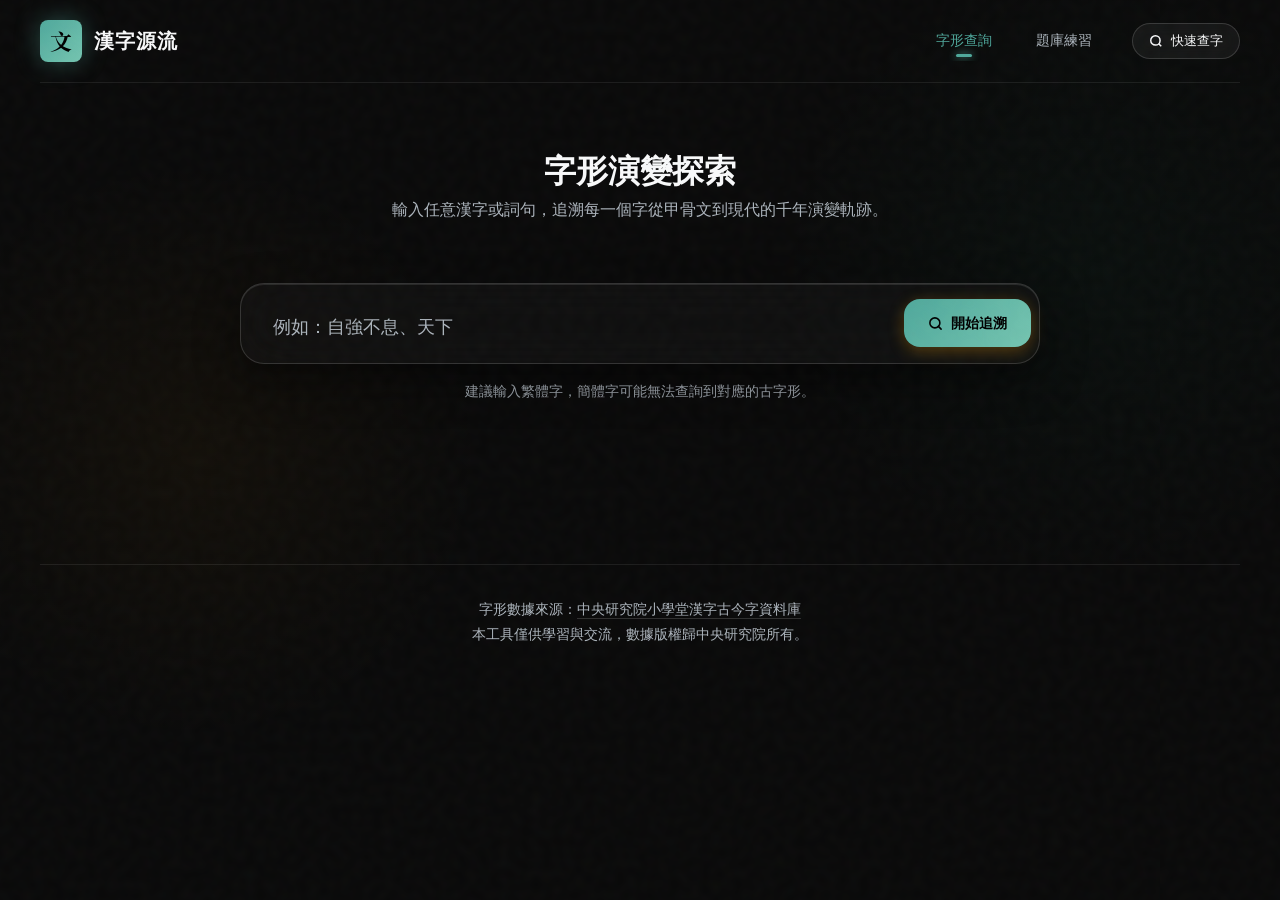
==== index.html @ a99de83a "Feat: Implement Global Quick Search (Proposal 3)" ====
<!DOCTYPE html>
<html lang="zh-TW">
<head>
  <meta charset="UTF-8">
  <meta name="viewport" content="width=device-width, initial-scale=1.0">
  <meta name="view-transition" content="same-origin">
  <title>漢字源流 · 字形演變探索</title>
  <meta name="description" content="輸入任意漢字，追溯其從甲骨文、金文、戰國文字到現代的千年演變軌跡。數據來源：中央研究院小學堂。">
  <link rel="preconnect" href="https://fonts.googleapis.com">
  <link rel="preconnect" href="https://fonts.gstatic.com" crossorigin>
  <link href="https://fonts.googleapis.com/css2?family=Noto+Serif+SC:wght@400;500;600;700&family=Outfit:wght@300;400;500;600;700&family=Inter:wght@300;400;500;600&display=swap" rel="stylesheet">
  <link rel="stylesheet" href="style.css?v=10">
  <link href="https://fonts.googleapis.com/css2?family=Zhi+Mang+Xing&display=swap" rel="stylesheet">
</head>
<body>
  <main class="app">

    <!-- Navbar -->
    <nav class="navbar">
      <a href="index.html" class="navbar-brand">
        <div class="brand-icon">文</div>
        <span class="brand-text">漢字源流</span>
      </a>
      <div class="navbar-nav">
        <a href="index.html" class="nav-link active">字形查詢</a>
        <a href="idioms.html" class="nav-link">題庫練習</a>
        <button id="quickSearchBtn" class="btn-share" title="快速查字 (Cmd+K / Ctrl+K)">
        <svg width="14" height="14" viewBox="0 0 24 24" fill="none" stroke="currentColor" stroke-width="2.5"><circle cx="11" cy="11" r="8"></circle><line x1="21" y1="21" x2="16.65" y2="16.65"></line></svg>
        快速查字
      </button>
      </div>
    </nav>

    <!-- Page Header -->
    <header class="page-header">
      <h1 class="page-title">字形演變探索</h1>
      <p class="page-subtitle">輸入任意漢字或詞句，追溯每一個字從甲骨文到現代的千年演變軌跡。</p>
    </header>

    <!-- Search -->
    <div class="search-box">
      <div class="search-input-row">
        <input type="text" id="searchInput" placeholder="例如：自強不息、天下" autocomplete="off" spellcheck="false" />
        <button id="searchBtn" class="btn btn-primary">
          <svg width="15" height="15" viewBox="0 0 24 24" fill="none" stroke="currentColor" stroke-width="2.5" stroke-linecap="round" stroke-linejoin="round"><circle cx="11" cy="11" r="8"/><line x1="21" y1="21" x2="16.65" y2="16.65"/></svg>
          開始追溯
        </button>
      </div>
      <p class="search-hint">建議輸入繁體字，簡體字可能無法查詢到對應的古字形。</p>
    </div>

    <!-- Ancient Char Preview -->
    <section id="sentencePreview" class="preview-section" style="display:none;">
      <div class="preview-header">
        <div class="preview-header-left">
          <h3>古字形拼寫</h3>
          <span class="subtitle">取每個字最古老的字形</span>
        </div>
      </div>
      <div id="sentenceSequence" class="char-sequence"></div>
    </section>

    <!-- Results -->
    <section id="resultsContainer" class="results-grid"></section>

    <!-- Footer -->
    <footer class="site-footer">
      <p>字形數據來源：<a href="https://xiaoxue.iis.sinica.edu.tw/yanbian" target="_blank" rel="noopener">中央研究院小學堂漢字古今字資料庫</a><br>
      本工具僅供學習與交流，數據版權歸中央研究院所有。</p>
    </footer>
  </main>

  <!-- Card Template -->
  <template id="charTemplate">
    <div class="char-card">
      <div class="card-header">
        <h2 class="card-char"></h2>
        <div class="card-controls">
          <div class="loading-indicator">
            <div class="spinner"></div>
            <span>查詢中…</span>
          </div>
          <div class="error-tag"></div>
          <button class="btn btn-sm expand-btn" style="display:none;">收起演變表</button>
        </div>
      </div>
      <div class="card-content"></div>
    </div>
  </template>

  <!-- Global Quick Search Modal -->
  <div id="quickSearchModal" class="quick-search-overlay" style="display: none;">
    <div class="quick-search-container">
      <div class="quick-search-header">
        <svg width="20" height="20" viewBox="0 0 24 24" fill="none" stroke="currentColor" stroke-width="2"><circle cx="11" cy="11" r="8"></circle><line x1="21" y1="21" x2="16.65" y2="16.65"></line></svg>
        <input type="text" id="quickSearchInput" class="quick-search-input" placeholder="輸入單字快速查詢... (ESC 關閉)" maxlength="1" autocomplete="off">
        <button id="closeQuickSearchBtn" class="close-search-btn" title="關閉">
          <svg width="24" height="24" viewBox="0 0 24 24" fill="none" stroke="currentColor" stroke-width="2"><line x1="18" y1="6" x2="6" y2="18"></line><line x1="6" y1="6" x2="18" y2="18"></line></svg>
        </button>
      </div>
      <div id="quickSearchResults" class="quick-search-results">
        <!-- Results injected here -->
      </div>
    </div>
  </div>

  <script src="script.js"></script>
  <script src="quick-search.js?v=1"></script>
  <script>
    if ('serviceWorker' in navigator) {
      navigator.serviceWorker.getRegistrations().then(function(registrations) {
        for(let registration of registrations) {
          registration.unregister();
        }
      });
    }
  </script>
</body>
</html>
---- style.css ----
/* ══════════════════════════════════════════════════════════
   漢字源流 · Design System v3
   Modern Digital Museum & Glassmorphism
   ══════════════════════════════════════════════════════════ */

@import url('https://fonts.googleapis.com/css2?family=Noto+Serif+SC:wght@400;500;600;700&family=Outfit:wght@300;400;500;600;700&family=Inter:wght@300;400;500;600&display=swap');

/* ── Tokens ─────────────────────────────────────────────── */
:root {
  /* 鼠标全局白圈暗灰底 */
  --custom-cursor: url("data:image/svg+xml,%3Csvg xmlns='http://www.w3.org/2000/svg' width='24' height='24' viewBox='0 0 24 24'%3E%3Ccircle cx='12' cy='12' r='8' fill='rgba(60, 60, 60, 0.6)' stroke='white' stroke-width='2'/%3E%3C/svg%3E") 12 12, auto;
  --custom-cursor-pointer: url("data:image/svg+xml,%3Csvg xmlns='http://www.w3.org/2000/svg' width='24' height='24' viewBox='0 0 24 24'%3E%3Ccircle cx='12' cy='12' r='6' fill='rgba(200, 200, 200, 0.8)' stroke='white' stroke-width='2'/%3E%3C/svg%3E") 12 12, pointer;
  
  --bg:            #0A0A0A;
  --surface:       rgba(255, 255, 255, 0.03);
  --surface-2:     rgba(255, 255, 255, 0.06);
  --surface-3:     rgba(255, 255, 255, 0.1);
  --bg-primary: #0A0A0A;
  --bg-secondary: rgba(20, 20, 20, 0.6);
  --bg-glass: rgba(255, 255, 255, 0.03);
  --bg-glass-hover: rgba(255, 255, 255, 0.08);
  --border-glass: rgba(255, 255, 255, 0.05);
  --border-focus: rgba(255, 255, 255, 0.15);
  --text-primary: #F8F9FA;
  --text-secondary: #ADB5BD;
  --ink:           #F8F9FA;
  --ink-2:         #E9ECEF;
  --muted:         #ADB5BD;
  --line:          rgba(255, 255, 255, 0.08);
  --line-strong:   rgba(255, 255, 255, 0.15);
  --hover:         rgba(255, 255, 255, 0.05);
  --accent:        #4FA89B; /* 翠玉色 Tranquil Jade */
  --accent-2:      #75C5B1;
  --accent-soft:   rgba(79, 168, 155, 0.15);
  --accent-glow:   rgba(79, 168, 155, 0.4);
  --green:         #10B981;
  --green-soft:    rgba(16, 185, 129, 0.15);
  --red:           #EF4444;
  --red-soft:      rgba(239, 68, 68, 0.15);
  --shadow-xs:     0 2px 8px rgba(0,0,0,0.4);
  --shadow-sm:     0 4px 16px rgba(0,0,0,0.5);
  --shadow-md:     0 12px 32px rgba(0,0,0,0.6);
  --shadow-lg:     0 24px 64px rgba(0,0,0,0.8);
  --shadow-glow:   0 0 24px var(--accent-glow);
  --r-sm:   8px;
  --r-md:   16px;
  --r-lg:   24px;
  --r-xl:   32px;
  --ease:   cubic-bezier(0.16,1,0.3,1);
  --ease-elastic: cubic-bezier(0.34, 1.56, 0.64, 1);
  --font-serif: 'Noto Serif SC', 'Songti SC', 'SimSun', serif;
  --font-sans:  'Outfit', 'Inter', system-ui, -apple-system, sans-serif;
  color-scheme: dark;
}

/* ── Reset ─────────────────────────────────────────────── */
*,*::before,*::after{box-sizing:border-box;margin:0;padding:0}
html{-webkit-text-size-adjust:100%;scroll-behavior:smooth}
body{
  font-family:var(--font-sans);
  background:var(--bg);
  background-image: 
    radial-gradient(circle at 15% 50%, rgba(245, 158, 11, 0.04), transparent 25%),
    radial-gradient(circle at 85% 30%, rgba(16, 185, 129, 0.03), transparent 25%);
  background-attachment: fixed;
  color:var(--ink);
  min-height:100vh;
  line-height:1.7;
  -webkit-font-smoothing:antialiased;
  -moz-osx-font-smoothing: grayscale;
  cursor: var(--custom-cursor);
}

/* 博物館沉浸感：石刻紙張噪點材質 (Noise Texture) */
body::before {
  content: "";
  position: fixed;
  inset: -50%;
  z-index: 9999;
  pointer-events: none;
  /* Reduced numOctaves from 3 to 1 for massive performance boost */
  background-image: url("data:image/svg+xml,%3Csvg viewBox='0 0 200 200' xmlns='http://www.w3.org/2000/svg'%3E%3Cfilter id='noiseFilter'%3E%3CfeTurbulence type='fractalNoise' baseFrequency='0.85' numOctaves='1' stitchTiles='stitch'/%3E%3C/filter%3E%3Crect width='100%25' height='100%25' filter='url(%23noiseFilter)'/%3E%3C/svg%3E");
  opacity: 0.03;
  /* Hardware acceleration to prevent scroll jank */
  will-change: transform;
  transform: translateZ(0);
}

a, button, .interactive {
  cursor: var(--custom-cursor-pointer) !important;
}

/* ── Layout ─────────────────────────────────────────────── */
.app{
  width:min(1200px,calc(100vw - 40px));
  margin:0 auto;
  padding:0 0 100px;
}

/* ── Navbar ─────────────────────────────────────────────── */
.navbar{
  display:flex;
  align-items:center;
  justify-content:space-between;
  padding:20px 0;
  margin-bottom:60px;
  border-bottom:1px solid var(--line);
  position: relative;
  z-index: 100;
}
.navbar-brand{
  display:flex;align-items:center;gap:12px;text-decoration:none;
  transition: transform 0.3s var(--ease-elastic);
}
.navbar-brand:hover {
  transform: scale(1.05);
}
.brand-icon{
  width:42px;height:42px;
  background:linear-gradient(135deg,var(--accent) 0%,var(--accent-2) 100%);
  border-radius:var(--r-sm);
  display:flex;align-items:center;justify-content:center;
  font-family: var(--font-serif);
  font-size:22px;color:#000;font-weight:700;
  box-shadow:var(--shadow-glow);
  flex-shrink:0;
}
.brand-text{
  font-size:20px;font-weight:600;color:var(--ink);
  letter-spacing:1px;
}
.navbar-nav{display:flex;gap:12px;align-items:center;}
.nav-link{
  font-size:14px;font-weight:500;
  color:var(--muted);text-decoration:none;
  padding:8px 16px;border-radius:20px;
  transition:all 0.3s var(--ease);
  position: relative;
  overflow: hidden;
}
.nav-link::before {
  content: '';
  position: absolute; inset: 0;
  background: var(--surface-3);
  border-radius: 20px;
  opacity: 0;
  transition: opacity 0.3s var(--ease);
  z-index: -1;
}
.nav-link:hover{color:var(--ink);}
.nav-link:hover::before{opacity: 1;}
.nav-link.active{
  color:var(--accent);
}
.nav-link.active::after {
  content: '';
  position: absolute; bottom: 4px; left: 50%; transform: translateX(-50%);
  width: 16px; height: 3px; border-radius: 2px;
  background: var(--accent);
  box-shadow: 0 0 8px var(--accent);
}
.btn-share {
  height: 36px;
  padding: 0 16px;
  font-size: 13px;
  border-radius: 20px;
  margin-left: 12px;
  background: rgba(255,255,255,0.05);
  backdrop-filter: blur(8px);
  -webkit-backdrop-filter: blur(8px);
  border: 1px solid var(--line-strong);
  color: var(--ink);
  cursor: pointer;
  display: inline-flex;
  align-items: center;
  gap: 8px;
  transition: all 0.3s var(--ease);
  font-weight: 500;
}
.btn-share:hover {
  background: rgba(255,255,255,0.1);
  border-color: var(--ink);
  transform: translateY(-2px);
  box-shadow: var(--shadow-sm);
}
.btn-share:active {
  transform: translateY(0);
}
.btn-share.success {
  border-color: var(--green) !important;
  color: var(--green) !important;
  background: var(--green-soft) !important;
  box-shadow: 0 0 16px rgba(16,185,129,0.3);
}

/* ── Page Header & Museum Effect ─────────────────────────────────────────── */
.page-header{margin-bottom:60px; text-align: center; animation: fadeDown 0.8s var(--ease) both; position: relative; z-index: 2;}

.museum-title {
  position: relative;
  display: flex;
  justify-content: center;
  align-items: center;
  flex-wrap: wrap;
  gap: 15px;
  padding: 40px 0;
  margin-bottom: 16px;
}

/* 聚光灯效果 (Museum spotlight) */
.museum-title::before {
  content: "";
  position: absolute;
  top: -60px;
  left: 50%;
  transform: translateX(-50%);
  width: 150%;
  height: 250px;
  background: radial-gradient(ellipse at top center, rgba(230, 205, 160, 0.12) 0%, rgba(230, 205, 160, 0) 65%);
  pointer-events: none;
  z-index: 0;
}

/* 底部反光 (Floor reflection) */
.museum-title::after {
  content: "";
  position: absolute;
  bottom: -10px;
  left: 50%;
  transform: translateX(-50%);
  width: 70%;
  height: 25px;
  background: radial-gradient(ellipse at center, rgba(160, 130, 80, 0.15) 0%, transparent 70%);
  pointer-events: none;
  z-index: 0;
}

@keyframes floatBreathe {
  0%, 100% { transform: translateY(0); }
  50% { transform: translateY(-8px); }
}

.ancient-chars {
  display: flex;
  gap: 8px;
  z-index: 1;
  animation: floatBreathe 4s ease-in-out infinite;
}

/* 烫金质感甲骨文与现代文字容器 */
.char-container {
  position: relative;
  width: clamp(50px, 10vw, 75px);
  height: clamp(50px, 10vw, 75px);
  display: flex;
  justify-content: center;
  align-items: center;
}

.char-bone {
  position: absolute;
  inset: 0;
  background: linear-gradient(135deg, #7A5C22 0%, #D4AF37 35%, #F4E3A6 50%, #B8860B 65%, #664916 100%);
  -webkit-mask-image: var(--bg-image);
  -webkit-mask-size: contain;
  -webkit-mask-repeat: no-repeat;
  -webkit-mask-position: center;
  mask-image: var(--bg-image);
  mask-size: contain;
  mask-repeat: no-repeat;
  mask-position: center;
  filter: drop-shadow(0 6px 12px rgba(0,0,0,0.85)) drop-shadow(0 0 10px rgba(212, 175, 55, 0.15));
  transition: opacity 0.3s ease, transform 0.4s cubic-bezier(0.175, 0.885, 0.32, 1.275), filter 0.4s ease;
  opacity: 1;
}

.char-modern {
  position: absolute;
  font-family: 'Kaiti TC', 'BiauKai', 'DFKai-SB', 'KaiTi', 'STKaiti', 'Noto Serif SC', serif;
  font-size: clamp(40px, 9vw, 65px);
  color: #D4AF37;
  background: linear-gradient(135deg, #7A5C22 0%, #D4AF37 35%, #F4E3A6 50%, #B8860B 65%, #664916 100%);
  -webkit-background-clip: text;
  -webkit-text-fill-color: transparent;
  filter: drop-shadow(0 4px 8px rgba(0,0,0,0.8));
  opacity: 0;
  transform: scale(0.8);
  transition: opacity 0.3s ease, transform 0.3s cubic-bezier(0.175, 0.885, 0.32, 1.275);
  pointer-events: none; /* Let hover trigger on container */
}

/* Hover effect on the bone (if not revealed) */
.char-container:hover .char-bone {
  transform: scale(1.15) translateY(-5px);
  filter: drop-shadow(0 12px 18px rgba(0,0,0,0.95)) drop-shadow(0 0 20px rgba(212, 175, 55, 0.4));
}

/* Revealed state triggered by JS proximity */
.char-container.revealed .char-bone {
  opacity: 0;
  transform: scale(1.2);
}

.char-container.revealed .char-modern {
  opacity: 1;
  transform: scale(1);
}

.page-subtitle{
  font-size: 16px;
  color: var(--muted);
  max-width: 600px;
  line-height: 1.6;
  margin: 0 auto;
  text-wrap: balance;
}

/* ── Buttons ─────────────────────────────────────────────── */
.btn{
  font-family:var(--font-sans);font-size:14px;font-weight:600;
  height:48px;padding:0 24px;border-radius:var(--r-md);
  border:1px solid var(--line-strong);
  background:var(--surface-2);color:var(--ink);
  cursor:pointer;
  display:inline-flex;align-items:center;justify-content:center;gap:8px;
  transition:all 0.3s var(--ease-elastic);
  backdrop-filter: blur(12px);
  -webkit-backdrop-filter: blur(12px);
  text-decoration:none;white-space:nowrap;
}
.btn:hover{
  border-color:var(--ink);
  background: var(--surface-3);
  transform:translateY(-3px);
  box-shadow:var(--shadow-sm);
}
.btn:active{transform:translateY(-1px);}
.btn-primary{
  background:linear-gradient(135deg, var(--accent), var(--accent-2));
  color:#000;border:none;
  box-shadow: 0 4px 16px rgba(245, 158, 11, 0.3);
}
.btn-primary:hover{
  background:linear-gradient(135deg, var(--accent-2), #FDE68A);
  color:#000;
  box-shadow: 0 8px 24px rgba(245, 158, 11, 0.5);
}
.btn-accent{
  background:rgba(245,158,11,0.15);
  color:var(--accent);
  border: 1px solid rgba(245,158,11,0.3);
}
.btn-accent:hover{
  background:rgba(245,158,11,0.25);
  border-color: var(--accent);
  color:var(--accent-2);
  box-shadow: 0 0 16px rgba(245, 158, 11, 0.2);
}
.btn-sm{height:36px;padding:0 16px;font-size:13px;border-radius:var(--r-sm);}
.btn-ghost{background:transparent;border-color:transparent;box-shadow:none;color:var(--muted);}
.btn-ghost:hover{background:var(--surface-2);color:var(--ink); transform:none;}

/* ── Hero Search ────────────────────────────────────────── */
.search-box{
  margin: 0 auto 60px;
  max-width: 800px;
  transition: all 0.5s var(--ease);
  position: relative;
  z-index: 10;
  animation: scaleUp 0.8s var(--ease) both 0.2s;
}
.search-input-row{
  position: relative;
  display:flex;
  align-items: center;
  border-radius:var(--r-lg);
  background: rgba(20, 20, 20, 0.6);
  backdrop-filter: blur(24px);
  -webkit-backdrop-filter: blur(24px);
  border: 1px solid var(--line-strong);
  box-shadow: 0 16px 40px rgba(0,0,0,0.5), inset 0 1px 0 rgba(255,255,255,0.1);
  padding: 8px;
  transition: all 0.3s var(--ease);
}
.search-input-row:focus-within {
  border-color: var(--accent);
  box-shadow: 0 0 0 1px var(--accent), 0 20px 48px rgba(0,0,0,0.6), 0 0 32px var(--accent-glow);
  transform: translateY(-2px);
}
#searchInput{
  flex:1;
  font-family:var(--font-serif);
  font-size:22px;
  padding:16px 24px;
  background: transparent;
  border: none;
  color:var(--ink);
  outline:none;
}
#searchInput::placeholder{color:var(--muted); font-family: var(--font-sans); font-weight: 300; font-size: 18px;}
.search-hint{
  font-size:14px;color:var(--muted);
  margin-top:16px;text-align: center;
  opacity: 0.8;
}

/* ── Tier Tabs ──────────────────────────────────────────── */
.tier-tabs{
  display:flex;gap:12px;flex-wrap:wrap;
  margin-bottom:32px;
  background: rgba(0,0,0,0.3);
  padding: 8px;
  border-radius: 100px;
  border: 1px solid var(--line);
  backdrop-filter: blur(12px);
  -webkit-backdrop-filter: blur(12px);
  width: max-content;
  max-width: 100%;
}
.tier-tab{
  font-family:var(--font-sans);font-size:14px;font-weight:500;
  padding:10px 20px;
  border-radius:100px;
  border:none;
  background:transparent;
  color:var(--muted);
  cursor:pointer;
  transition:all 0.3s var(--ease);
  display:flex;align-items:center;gap:8px;
  position: relative;
}
.tier-tab:hover{color:var(--ink); background: var(--surface-2);}
.tier-tab.active{
  background:var(--ink);color:#000;
  box-shadow: 0 4px 12px rgba(255,255,255,0.1);
}
.tier-tab .tier-count{
  font-size:12px;opacity:0.7;
  background: rgba(255,255,255,0.1);
  padding: 2px 8px;
  border-radius: 10px;
}
.tier-tab.active .tier-count {
  background: rgba(0,0,0,0.15);
  color: #000;
}

/* ── Controls Row ───────────────────────────────────────── */
.controls-row{
  display:flex;
  justify-content:space-between;
  align-items:center;
  margin-bottom:24px;
  flex-wrap:wrap;gap:16px;
  background: var(--surface);
  padding: 16px 24px;
  border-radius: var(--r-md);
  border: 1px solid var(--line);
  backdrop-filter: blur(12px);
  -webkit-backdrop-filter: blur(12px);
}
.controls-left{display:flex;align-items:center;gap:12px;}
.section-label{font-size:18px;font-weight:600;color:var(--ink);}
.batch-tag{
  font-size:13px;color:var(--accent);
  background:var(--accent-soft);
  padding:4px 12px;border-radius:12px;
  border: 1px solid rgba(245,158,11,0.2);
}
.controls-right{display:flex;gap:12px;align-items:center;}

/* ── Mode Switch (iOS Style Toggle) ─────────────────────── */
.mode-switch{
  display:flex;
  background:rgba(0,0,0,0.5);
  border:1px solid var(--line-strong);
  border-radius:100px;
  padding:4px;
  position: relative;
}
.mode-btn{
  font-size:14px;font-weight:600;
  padding:0 20px;height:36px;
  border-radius:100px;border:none;
  background:transparent;color:var(--muted);
  cursor:pointer;
  transition:all 0.4s var(--ease);
  display:flex;align-items:center;gap:6px;
  position: relative;
  z-index: 2;
}
.mode-btn:hover{color:var(--ink);}
.mode-btn.active{color:#000;}

/* Active toggle background trick */
.mode-switch::before {
  content: '';
  position: absolute;
  top: 4px; bottom: 4px; width: calc(50% - 4px);
  background: var(--ink);
  border-radius: 100px;
  transition: transform 0.4s var(--ease-elastic);
  z-index: 1;
}
.mode-switch:has(#testModeBtn.active)::before {
  transform: translateX(100%);
}

/* Fallback for browsers that don't support :has() */
.mode-switch-active-left::before { transform: translateX(0); }
.mode-switch-active-right::before { transform: translateX(100%); }

/* ── Idiom Grid ─────────────────────────────────────────── */
.idiom-grid{
  display:flex;flex-wrap:wrap;gap:12px;
  margin-bottom:48px;
}
.idiom-btn{
  font-family:var(--font-serif);
  font-size:18px;font-weight:600;
  padding:14px 24px;
  border-radius:var(--r-md);
  border:1px solid var(--line-strong);
  background:rgba(20,20,20,0.6);
  backdrop-filter: blur(12px);
  -webkit-backdrop-filter: blur(12px);
  color:var(--ink-2);
  cursor:pointer;
  transition:all 0.3s var(--ease-elastic);
  box-shadow:var(--shadow-xs);
  letter-spacing:0.1em;
  position:relative;overflow:hidden;
}
.idiom-btn::before{
  content:'';position:absolute;inset:0;
  background:radial-gradient(circle at center, var(--accent-soft), transparent 70%);
  opacity:0;transition:opacity 0.4s var(--ease);
}
.idiom-btn:hover{
  border-color:var(--accent);
  transform:translateY(-4px) scale(1.02);
  box-shadow: 0 12px 24px rgba(0,0,0,0.4), 0 0 16px rgba(245,158,11,0.2);
  color:#FFF;
}
.idiom-btn:hover::before{opacity:1;}
.idiom-btn.active{
  background:linear-gradient(135deg, rgba(245,158,11,0.2), rgba(245,158,11,0.05));
  color:#FFF;
  border-color:var(--accent);
  box-shadow: 0 0 24px rgba(245,158,11,0.3);
  transform:translateY(-2px);
}
.idiom-btn.active::after {
  content: ''; position: absolute; bottom: 0; left: 0; right: 0; height: 3px; background: var(--accent);
}

/* ── Preview Section ────────────────────────────────────── */
.preview-section{
  background:linear-gradient(180deg, rgba(30,30,30,0.8) 0%, rgba(15,15,15,0.9) 100%);
  border:1px solid var(--line-strong);
  border-radius:var(--r-xl);
  padding:40px;
  margin:0 0 48px;
  box-shadow:var(--shadow-lg), inset 0 1px 0 rgba(255,255,255,0.1);
  backdrop-filter: blur(24px);
  -webkit-backdrop-filter: blur(24px);
  animation:fadeUp 0.6s var(--ease) both;
  position:relative;
  overflow:hidden;
}
.preview-section::before{
  content:'';
  position:absolute;top:0;left:0;right:0;height:4px;
  background:linear-gradient(90deg, transparent, var(--accent), var(--accent-2), transparent);
  opacity: 0.8;
}
.preview-header{
  display:flex;justify-content:space-between;align-items:flex-start;
  margin-bottom:36px;padding-bottom:24px;
  border-bottom:1px solid var(--line);
  gap:24px;flex-wrap:wrap;
}
.preview-header-left h3{
  font-size:22px;font-weight:600;color:#FFF;margin-bottom:8px;
  letter-spacing: 1px;
}
.preview-subtitle{
  font-size:14px;color:var(--muted);
}

/* ── Character Sequence ──────────────────────────────────── */
.char-sequence{
  display:flex;gap:36px;flex-wrap:wrap;align-items:flex-end;
  justify-content:center;
}
.seq-char{
  display:flex;flex-direction:column;align-items:center;
  gap:16px;min-width:80px;
  animation:charScaleUp 0.6s var(--ease-elastic) both;
}
.seq-char:nth-child(2) { animation-delay: 0.1s; }
.seq-char:nth-child(3) { animation-delay: 0.2s; }
.seq-char:nth-child(4) { animation-delay: 0.3s; }

.seq-char .ancient-img{
  height:96px;width:auto;max-width:96px;
  object-fit:contain;
  filter:drop-shadow(0 4px 12px rgba(245, 158, 11, 0.4)) invert(1) hue-rotate(180deg) brightness(1.2);
  transition:all 0.4s var(--ease-elastic);
  image-rendering:-webkit-optimize-contrast;
  image-rendering:crisp-edges;
}
.seq-char:hover .ancient-img{
  transform:scale(1.15) translateY(-8px);
  filter:drop-shadow(0 8px 24px rgba(245, 158, 11, 0.6)) invert(1) hue-rotate(180deg) brightness(1.5);
}
.seq-char .ancient-img-placeholder{
  height:96px;width:96px;
  display:flex;align-items:center;justify-content:center;
  border-radius:var(--r-md);
  background:var(--surface-2);
  border: 1px dashed var(--line-strong);
}
.seq-char .ancient-source{
  font-size:11px;color:var(--accent);
  text-align:center;max-width:90px;line-height:1.4;
  background:var(--accent-soft);padding:4px 10px;border-radius:12px;
  border: 1px solid rgba(245,158,11,0.2);
  letter-spacing: 0.5px;
}
.seq-char .modern-char{
  font-family: var(--font-serif);
  font-size:32px;font-weight:700;color:#FFF;
  border-top:1px solid var(--line-strong);
  padding-top:16px;width:100%;text-align:center;
  min-width:48px;
  transition:all 0.3s;
  text-shadow: 0 2px 8px rgba(0,0,0,0.5);
}

/* ── Reveal ──────────────────────────────────────────────── */
.reveal-wrap{text-align:center;margin-top:40px;}
.reveal-btn{display:none;}
.blur-text{
  filter:blur(16px) opacity(0.3);
  pointer-events:none;user-select:none;
  transition:all 0.8s var(--ease);
}

/* ── Results Grid ───────────────────────────────────────── */
.results-grid{
  display:grid;grid-template-columns:1fr;gap:24px;
}
@media(min-width:840px){
  .results-grid{
    grid-template-columns:repeat(auto-fit,minmax(480px,1fr));
    align-items:start;
  }
}

/* ── Char Card ──────────────────────────────────────────── */
.char-card{
  background:rgba(20,20,20,0.7);
  border:1px solid var(--line-strong);
  border-radius:var(--r-xl);
  padding:32px;
  box-shadow:var(--shadow-md);
  backdrop-filter: blur(16px);
  -webkit-backdrop-filter: blur(16px);
  animation:fadeUp 0.6s var(--ease) both;
  transition:all 0.4s var(--ease);
  position: relative;
  overflow: hidden;
}
.char-card::before {
  content: ''; position: absolute; inset: 0; pointer-events: none;
  background: linear-gradient(135deg, rgba(255,255,255,0.05), transparent 50%);
  border-radius: var(--r-xl);
}
.char-card:hover{
  box-shadow:var(--shadow-lg), 0 0 32px rgba(255,255,255,0.03);
  border-color:rgba(255,255,255,0.3);
  transform: translateY(-2px);
}
.card-header{
  display:flex;align-items:center;justify-content:space-between;
  margin-bottom:24px;padding-bottom:16px;
  border-bottom:1px solid var(--line);gap:16px;
}
.card-char{
  font-family: var(--font-serif);
  font-size:56px;font-weight:700;color:#FFF;
  line-height:1;letter-spacing:-0.02em;
  text-shadow: 0 4px 16px rgba(0,0,0,0.5);
}
.card-controls{display:flex;align-items:center;gap:12px;flex-shrink:0;}
.card-content{overflow-x:auto;border-radius:var(--r-md); padding-bottom: 8px;}
.card-content::-webkit-scrollbar{height:6px;}
.card-content::-webkit-scrollbar-track{background:rgba(0,0,0,0.3);border-radius:3px;}
.card-content::-webkit-scrollbar-thumb{background:var(--line-strong);border-radius:3px;}
.card-content::-webkit-scrollbar-thumb:hover{background:var(--muted);}

/* ── Evolution Table ─────────────────────────────────────── */
#yanbian_result{
  width:100%;border-collapse:separate;
  border-spacing:8px;min-width:max-content;
}
#yanbian_result td{
  padding:16px;text-align:center;vertical-align:top;
  border-radius:var(--r-md);font-size:14px;
  color:var(--ink-2);line-height:1.6;
}
.VariantListA,.VariantListB{
  background:rgba(0,0,0,0.4);
  border:1px solid var(--line) !important;
  transition:all 0.3s var(--ease-elastic);
  position: relative;
}
.VariantListA:hover,.VariantListB:hover{
  border-color:var(--accent) !important;
  transform:translateY(-4px);
  box-shadow: 0 8px 24px rgba(0,0,0,0.5), inset 0 0 0 1px rgba(245,158,11,0.2);
  background:rgba(245,158,11,0.05);
}
.charValue{
  max-width:64px;height:auto;margin:0 auto 12px;display:block;
  filter:invert(1) hue-rotate(180deg) brightness(1.2) drop-shadow(0 2px 8px rgba(0,0,0,0.5));
  transition: transform 0.3s;
  image-rendering:-webkit-optimize-contrast;
  image-rendering:crisp-edges;
}
.VariantListA:hover .charValue, .VariantListB:hover .charValue {
  transform: scale(1.1);
  filter:invert(1) hue-rotate(180deg) brightness(1.5) drop-shadow(0 4px 12px rgba(245,158,11,0.4));
}
.Information,.RemindMessage,.ZiList,#StartOrder,
#yanbian_result tr:has(td[colspan="10"]),
#yanbian_result td[colspan="10"]{display:none !important;}
#yanbian_result br{display:block;margin-top:6px;}
#yanbian_result td:empty{display:none;}

/* ── Loading & Error ─────────────────────────────────────── */
.loading-indicator{
  display:flex;align-items:center;gap:10px;
  font-size:14px;color:var(--accent);
}
.spinner{
  width:16px;height:16px;
  border:2px solid rgba(245,158,11,0.2);
  border-top-color:var(--accent);
  border-radius:50%;
  animation:spin 0.8s linear infinite;flex-shrink:0;
}
.spinner-sm{width:14px;height:14px;border-width:2px;}
@keyframes spin{to{transform:rotate(360deg);}}
.error-tag{
  display:none;
  font-size:13px;
  color:var(--red);background:var(--red-soft);
  padding:6px 12px;border-radius:var(--r-sm);
  border:1px solid rgba(239,68,68,0.3);
}

/* ── Notice Banner ──────────────────────────────────────── */
.notice-banner{
  display:flex;align-items:flex-start;gap:12px;
  padding:16px 20px;
  background:linear-gradient(to right, rgba(245,158,11,0.1), rgba(245,158,11,0.05));
  border:1px solid rgba(245,158,11,0.2);
  border-left: 4px solid var(--accent);
  border-radius:var(--r-md);
  margin-bottom:36px;
  font-size:14px;
  color:var(--ink);line-height:1.6;
  animation:fadeUp 0.6s var(--ease) both;
  backdrop-filter: blur(8px);
}
.notice-text{flex:1;}
.notice-close{
  background:none;border:none;font-size:20px;
  color:var(--muted);cursor:pointer;padding:0 4px;
  transition:all 0.2s;flex-shrink:0;
}
.notice-close:hover{color:#FFF; transform:scale(1.1);}

/* ── Footer ─────────────────────────────────────────────── */
.site-footer{
  margin-top:100px;padding:32px 0;
  border-top:1px solid var(--line);
  font-size:14px;
  color:var(--muted);text-align:center;line-height:1.8;
}
.site-footer a{color:var(--muted);text-decoration:none;border-bottom: 1px solid var(--line-strong);transition:all 0.2s;}
.site-footer a:hover{color:#FFF; border-bottom-color: #FFF;}

/* ── Animations ─────────────────────────────────────────── */
@keyframes fadeUp{
  from{opacity:0;transform:translateY(20px);}
  to{opacity:1;transform:translateY(0);}
}
@keyframes fadeDown{
  from{opacity:0;transform:translateY(-20px);}
  to{opacity:1;transform:translateY(0);}
}
@keyframes scaleUp{
  from{opacity:0;transform:scale(0.95);}
  to{opacity:1;transform:scale(1);}
}
@keyframes charScaleUp{
  from{opacity:0;transform:translateY(16px) scale(0.8);}
  to{opacity:1;transform:translateY(0) scale(1);}
}

/* ── Responsive ─────────────────────────────────────────── */
@media(max-width:768px){
  .app{width:calc(100vw - 32px);}
  .navbar{flex-direction:column;align-items:flex-start;gap:20px;margin-bottom:48px; padding-bottom: 24px;}
  .tier-tabs{gap:8px; padding: 6px; border-radius: 20px; width: 100%; justify-content: center;}
  .tier-tab{font-size:13px;padding:8px 14px;}
  .controls-row{flex-direction:column;align-items:stretch;}
  .controls-right{flex-wrap:wrap;}
  .mode-switch{width: 100%;}
  .mode-btn{flex:1;justify-content:center;}
  .preview-section{padding:24px 20px;}
  .preview-header{flex-direction:column; gap:16px;}
  .char-sequence{justify-content:center;gap:24px;}
  .char-card{padding:24px 20px;}
  .search-input-row{flex-direction:column; background: transparent; box-shadow: none; border: none; padding: 0; gap: 12px;}
  .search-input-row:focus-within {box-shadow: none; transform: none;}
  #searchInput{
    border-radius: var(--r-md);
    background: rgba(20,20,20,0.8);
    border: 1px solid var(--line-strong);
    padding: 16px;
    box-shadow: var(--shadow-sm);
  }
  .search-input-row .btn{width:100%; height: 54px; font-size: 16px;}
  .page-title{font-size:28px;}
}

/* ── Global Quick Search Modal ───────────────────────── */
.quick-search-overlay {
  position: fixed;
  inset: 0;
  z-index: 10000;
  background-color: oklch(0% 0 0 / 0.8);
  backdrop-filter: blur(12px) saturate(1.2);
  -webkit-backdrop-filter: blur(12px) saturate(1.2);
  display: flex;
  align-items: flex-start;
  justify-content: center;
  padding-top: 15vh;
  opacity: 0;
  pointer-events: none;
  transition: opacity 0.4s cubic-bezier(0.16, 1, 0.3, 1);
}

.quick-search-overlay.visible {
  opacity: 1;
  pointer-events: auto;
}

.quick-search-container {
  width: 100%;
  max-width: 600px;
  background: oklch(15% 0.01 250 / 0.6);
  border: 1px solid oklch(30% 0.01 250 / 0.5);
  border-radius: 16px;
  box-shadow: 0 24px 48px -12px oklch(0% 0 0 / 0.5);
  display: flex;
  flex-direction: column;
  overflow: hidden;
  transform: translateY(20px) scale(0.98);
  transition: transform 0.5s cubic-bezier(0.16, 1, 0.3, 1);
}

.quick-search-overlay.visible .quick-search-container {
  transform: translateY(0) scale(1);
}

.quick-search-header {
  display: flex;
  align-items: center;
  gap: 16px;
  padding: 20px 24px;
  border-bottom: 1px solid oklch(30% 0.01 250 / 0.5);
  color: oklch(70% 0.02 250);
}

.quick-search-input {
  flex: 1;
  background: transparent;
  border: none;
  color: oklch(95% 0.01 250);
  font-size: 1.5rem;
  font-family: var(--font-display);
  outline: none;
}

.quick-search-input::placeholder {
  color: oklch(50% 0.01 250);
}

.close-search-btn {
  background: transparent;
  border: none;
  color: oklch(60% 0.01 250);
  cursor: pointer;
  padding: 4px;
  border-radius: 8px;
  transition: color 0.2s ease, background 0.2s ease;
  display: flex;
  align-items: center;
  justify-content: center;
}

.close-search-btn:hover {
  color: oklch(95% 0.01 250);
  background: oklch(30% 0.01 250 / 0.5);
}

.quick-search-results {
  max-height: 60vh;
  overflow-y: auto;
  padding: 24px;
  display: flex;
  flex-direction: column;
  gap: 24px;
  scrollbar-width: thin;
  scrollbar-color: oklch(40% 0.01 250) transparent;
}

.quick-search-loading, .quick-search-error {
  display: flex;
  flex-direction: column;
  align-items: center;
  justify-content: center;
  gap: 16px;
  padding: 48px 0;
  color: oklch(60% 0.01 250);
  font-family: var(--font-display);
  font-size: 1.25rem;
}

.spinner {
  animation: rotate 2s linear infinite;
  width: 32px;
  height: 32px;
}
.spinner .path {
  stroke: oklch(70% 0.02 250);
  stroke-linecap: round;
  animation: dash 1.5s ease-in-out infinite;
}
@keyframes rotate { 100% { transform: rotate(360deg); } }
@keyframes dash {
  0% { stroke-dasharray: 1, 150; stroke-dashoffset: 0; }
  50% { stroke-dasharray: 90, 150; stroke-dashoffset: -35; }
  100% { stroke-dasharray: 90, 150; stroke-dashoffset: -124; }
}

.quick-search-results .char-card {
  margin: 0;
  box-shadow: none;
  border: none;
  background: transparent;
}
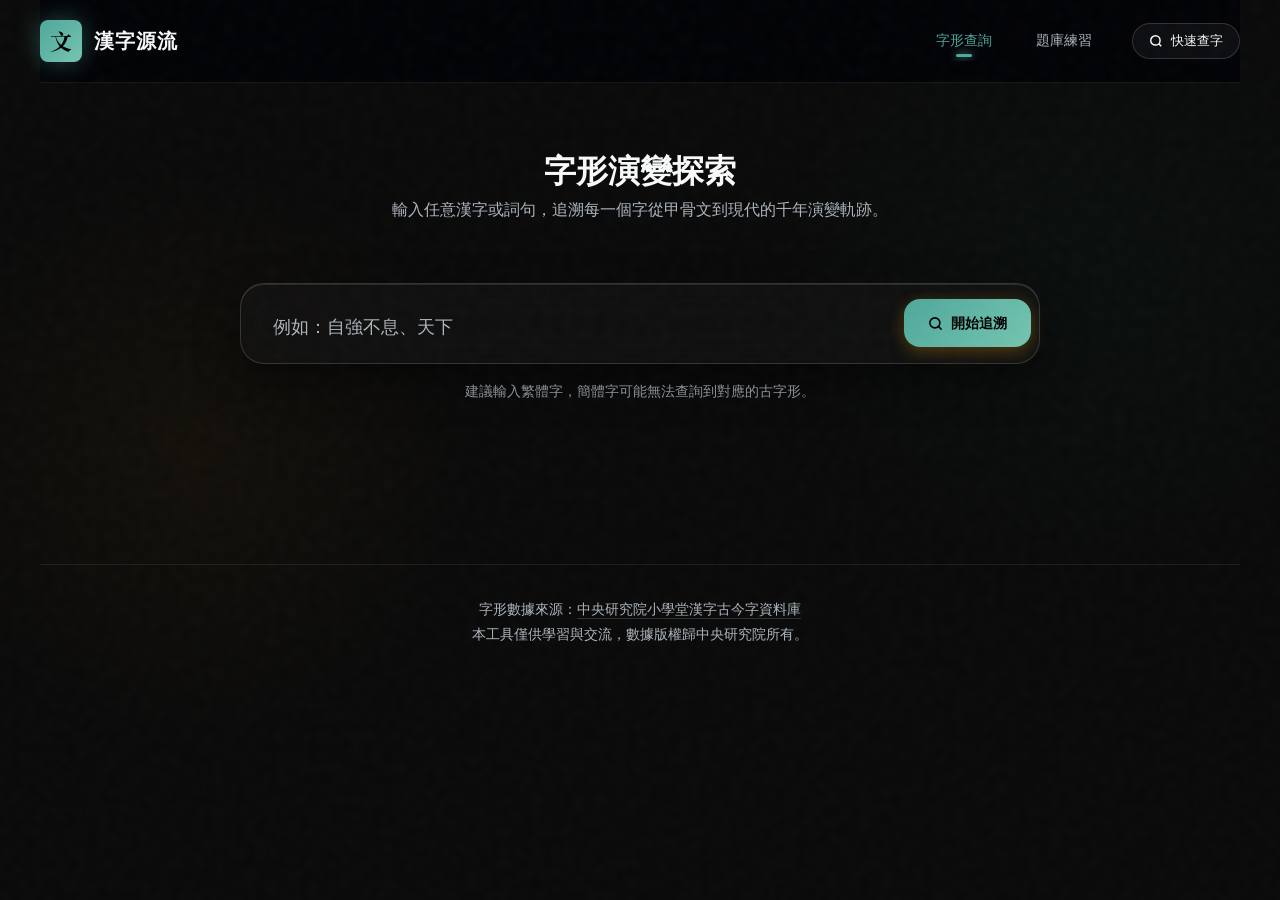
==== commit e77de050: "Perf/Fix: fix race conditions in fetches and defer scripts for faster paint" ====
--- a/index.html
+++ b/index.html
@@ -104,8 +104,8 @@
     </div>
   </div>
 
-  <script src="script.js"></script>
-  <script src="quick-search.js?v=1"></script>
+  <script src="script.js?v=2" defer></script>
+  <script src="quick-search.js?v=2" defer></script>
   <script>
     if ('serviceWorker' in navigator) {
       navigator.serviceWorker.getRegistrations().then(function(registrations) {
--- a/style.css
+++ b/style.css
@@ -105,8 +105,12 @@
   padding:20px 0;
   margin-bottom:60px;
   border-bottom:1px solid var(--line);
-  position: relative;
+  position: sticky;
+  top: 0;
   z-index: 100;
+  background: oklch(10% 0.01 250 / 0.85);
+  backdrop-filter: blur(16px) saturate(1.2);
+  -webkit-backdrop-filter: blur(16px) saturate(1.2);
 }
 .navbar-brand{
   display:flex;align-items:center;gap:12px;text-decoration:none;
@@ -861,7 +865,7 @@
 }
 
 .quick-search-container {
-  width: 100%;
+  width: calc(100% - 32px);
   max-width: 600px;
   background: oklch(15% 0.01 250 / 0.6);
   border: 1px solid oklch(30% 0.01 250 / 0.5);
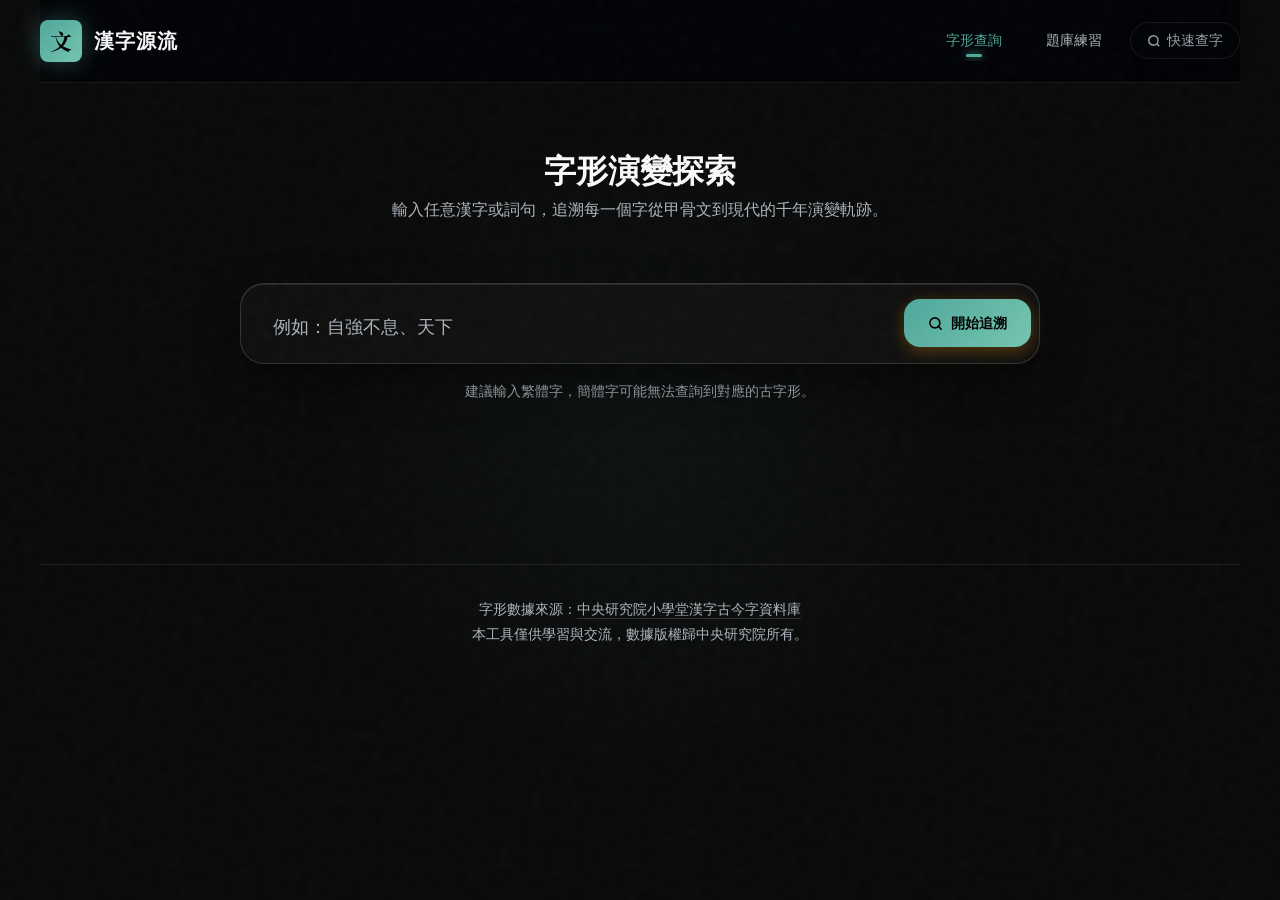
==== commit a8535e46: "Refactor: Deep adversarial review fixes (AbortController in idioms, remove obsolete share logic)" ====
--- a/index.html
+++ b/index.html
@@ -24,7 +24,7 @@
       <div class="navbar-nav">
         <a href="index.html" class="nav-link active">字形查詢</a>
         <a href="idioms.html" class="nav-link">題庫練習</a>
-        <button id="quickSearchBtn" class="btn-share" title="快速查字 (Cmd+K / Ctrl+K)">
+        <button id="quickSearchBtn" class="btn-icon" title="快速查字 (Cmd+K / Ctrl+K)">
         <svg width="14" height="14" viewBox="0 0 24 24" fill="none" stroke="currentColor" stroke-width="2.5"><circle cx="11" cy="11" r="8"></circle><line x1="21" y1="21" x2="16.65" y2="16.65"></line></svg>
         快速查字
       </button>
--- a/style.css
+++ b/style.css
@@ -60,8 +60,7 @@
   font-family:var(--font-sans);
   background:var(--bg);
   background-image: 
-    radial-gradient(circle at 15% 50%, rgba(245, 158, 11, 0.04), transparent 25%),
-    radial-gradient(circle at 85% 30%, rgba(16, 185, 129, 0.03), transparent 25%);
+    radial-gradient(circle 800px at var(--mouse-x, 50%) var(--mouse-y, 50%), rgba(79, 168, 155, 0.05), transparent 40%);
   background-attachment: fixed;
   color:var(--ink);
   min-height:100vh;
@@ -162,39 +161,6 @@
   width: 16px; height: 3px; border-radius: 2px;
   background: var(--accent);
   box-shadow: 0 0 8px var(--accent);
-}
-.btn-share {
-  height: 36px;
-  padding: 0 16px;
-  font-size: 13px;
-  border-radius: 20px;
-  margin-left: 12px;
-  background: rgba(255,255,255,0.05);
-  backdrop-filter: blur(8px);
-  -webkit-backdrop-filter: blur(8px);
-  border: 1px solid var(--line-strong);
-  color: var(--ink);
-  cursor: pointer;
-  display: inline-flex;
-  align-items: center;
-  gap: 8px;
-  transition: all 0.3s var(--ease);
-  font-weight: 500;
-}
-.btn-share:hover {
-  background: rgba(255,255,255,0.1);
-  border-color: var(--ink);
-  transform: translateY(-2px);
-  box-shadow: var(--shadow-sm);
-}
-.btn-share:active {
-  transform: translateY(0);
-}
-.btn-share.success {
-  border-color: var(--green) !important;
-  color: var(--green) !important;
-  background: var(--green-soft) !important;
-  box-shadow: 0 0 16px rgba(16,185,129,0.3);
 }
 
 /* ── Page Header & Museum Effect ─────────────────────────────────────────── */
@@ -676,14 +642,34 @@
   position: relative;
   overflow: hidden;
 }
+
+/* 智慧發光邊框 (Smart Hover Border) */
 .char-card::before {
-  content: ''; position: absolute; inset: 0; pointer-events: none;
-  background: linear-gradient(135deg, rgba(255,255,255,0.05), transparent 50%);
+  content: ''; 
+  position: absolute; 
+  inset: 0; 
+  pointer-events: none;
   border-radius: var(--r-xl);
-}
+  padding: 1px; /* border thickness */
+  background: radial-gradient(
+    circle 250px at var(--x, 50%) var(--y, 50%),
+    rgba(79, 168, 155, 0.8), /* Accent Glow */
+    transparent 40%
+  );
+  -webkit-mask: linear-gradient(#fff 0 0) content-box, linear-gradient(#fff 0 0);
+  -webkit-mask-composite: xor;
+  mask-composite: exclude;
+  opacity: 0;
+  transition: opacity 0.4s var(--ease);
+  z-index: 10;
+}
+
+.char-card:hover::before {
+  opacity: 1;
+}
+
 .char-card:hover{
-  box-shadow:var(--shadow-lg), 0 0 32px rgba(255,255,255,0.03);
-  border-color:rgba(255,255,255,0.3);
+  box-shadow:var(--shadow-lg), 0 0 32px rgba(79, 168, 155, 0.1);
   transform: translateY(-2px);
 }
 .card-header{
@@ -728,14 +714,16 @@
 }
 .charValue{
   max-width:64px;height:auto;margin:0 auto 12px;display:block;
-  filter:invert(1) hue-rotate(180deg) brightness(1.2) drop-shadow(0 2px 8px rgba(0,0,0,0.5));
-  transition: transform 0.3s;
+  /* Engraved stone effect: bronze/jade tint with inner shadow illusion */
+  filter: invert(1) sepia(0.3) hue-rotate(130deg) brightness(1.1) contrast(1.2) drop-shadow(1px 1px 1px rgba(255,255,255,0.1)) drop-shadow(-1px -1px 2px rgba(0,0,0,0.8));
+  transition: transform 0.4s var(--ease-elastic), filter 0.4s;
   image-rendering:-webkit-optimize-contrast;
   image-rendering:crisp-edges;
 }
 .VariantListA:hover .charValue, .VariantListB:hover .charValue {
-  transform: scale(1.1);
-  filter:invert(1) hue-rotate(180deg) brightness(1.5) drop-shadow(0 4px 12px rgba(245,158,11,0.4));
+  transform: scale(1.15);
+  /* Glowing pop-out effect on hover */
+  filter: invert(1) sepia(0.2) hue-rotate(130deg) brightness(1.4) drop-shadow(0 8px 16px rgba(79, 168, 155, 0.4)) drop-shadow(0 2px 4px rgba(0,0,0,0.8));
 }
 .Information,.RemindMessage,.ZiList,#StartOrder,
 #yanbian_result tr:has(td[colspan="10"]),
@@ -813,6 +801,36 @@
 @keyframes charScaleUp{
   from{opacity:0;transform:translateY(16px) scale(0.8);}
   to{opacity:1;transform:translateY(0) scale(1);}
+}
+
+/* ── Base Buttons ───────────────────────────────── */
+.btn-icon {
+  background: transparent;
+  color: oklch(70% 0.02 250);
+  border: 1px solid oklch(30% 0.01 250 / 0.5);
+  border-radius: 20px;
+  padding: 8px 16px;
+  font-size: 14px;
+  font-weight: 500;
+  cursor: pointer;
+  display: inline-flex;
+  align-items: center;
+  gap: 6px;
+  transition: all 0.3s cubic-bezier(0.16, 1, 0.3, 1);
+  text-decoration: none;
+  font-family: var(--font-base);
+  box-shadow: var(--shadow-sm);
+  white-space: nowrap;
+}
+
+.btn-icon:hover {
+  background: oklch(30% 0.01 250 / 0.5);
+  color: oklch(95% 0.01 250);
+  transform: translateY(-1px);
+}
+
+.btn-icon:active {
+  transform: translateY(0);
 }
 
 /* ── Responsive ─────────────────────────────────────────── */
@@ -850,10 +868,9 @@
   background-color: oklch(0% 0 0 / 0.8);
   backdrop-filter: blur(12px) saturate(1.2);
   -webkit-backdrop-filter: blur(12px) saturate(1.2);
-  display: flex;
-  align-items: flex-start;
-  justify-content: center;
-  padding-top: 15vh;
+  display: block; /* Replaced flex with block for robust scrolling */
+  overflow-y: auto; /* Make the entire overlay scrollable */
+  -webkit-overflow-scrolling: touch;
   opacity: 0;
   pointer-events: none;
   transition: opacity 0.4s cubic-bezier(0.16, 1, 0.3, 1);
@@ -867,13 +884,14 @@
 .quick-search-container {
   width: calc(100% - 32px);
   max-width: 600px;
+  margin: 15vh auto 15vh auto; /* Center with margin, allowing scroll */
   background: oklch(15% 0.01 250 / 0.6);
   border: 1px solid oklch(30% 0.01 250 / 0.5);
   border-radius: 16px;
   box-shadow: 0 24px 48px -12px oklch(0% 0 0 / 0.5);
   display: flex;
   flex-direction: column;
-  overflow: hidden;
+  overflow: hidden; /* Clips children to border-radius */
   transform: translateY(20px) scale(0.98);
   transition: transform 0.5s cubic-bezier(0.16, 1, 0.3, 1);
 }
@@ -889,6 +907,7 @@
   padding: 20px 24px;
   border-bottom: 1px solid oklch(30% 0.01 250 / 0.5);
   color: oklch(70% 0.02 250);
+  flex-shrink: 0; /* Prevent header from shrinking */
 }
 
 .quick-search-input {
@@ -924,14 +943,10 @@
 }
 
 .quick-search-results {
-  max-height: 60vh;
-  overflow-y: auto;
   padding: 24px;
   display: flex;
   flex-direction: column;
   gap: 24px;
-  scrollbar-width: thin;
-  scrollbar-color: oklch(40% 0.01 250) transparent;
 }
 
 .quick-search-loading, .quick-search-error {
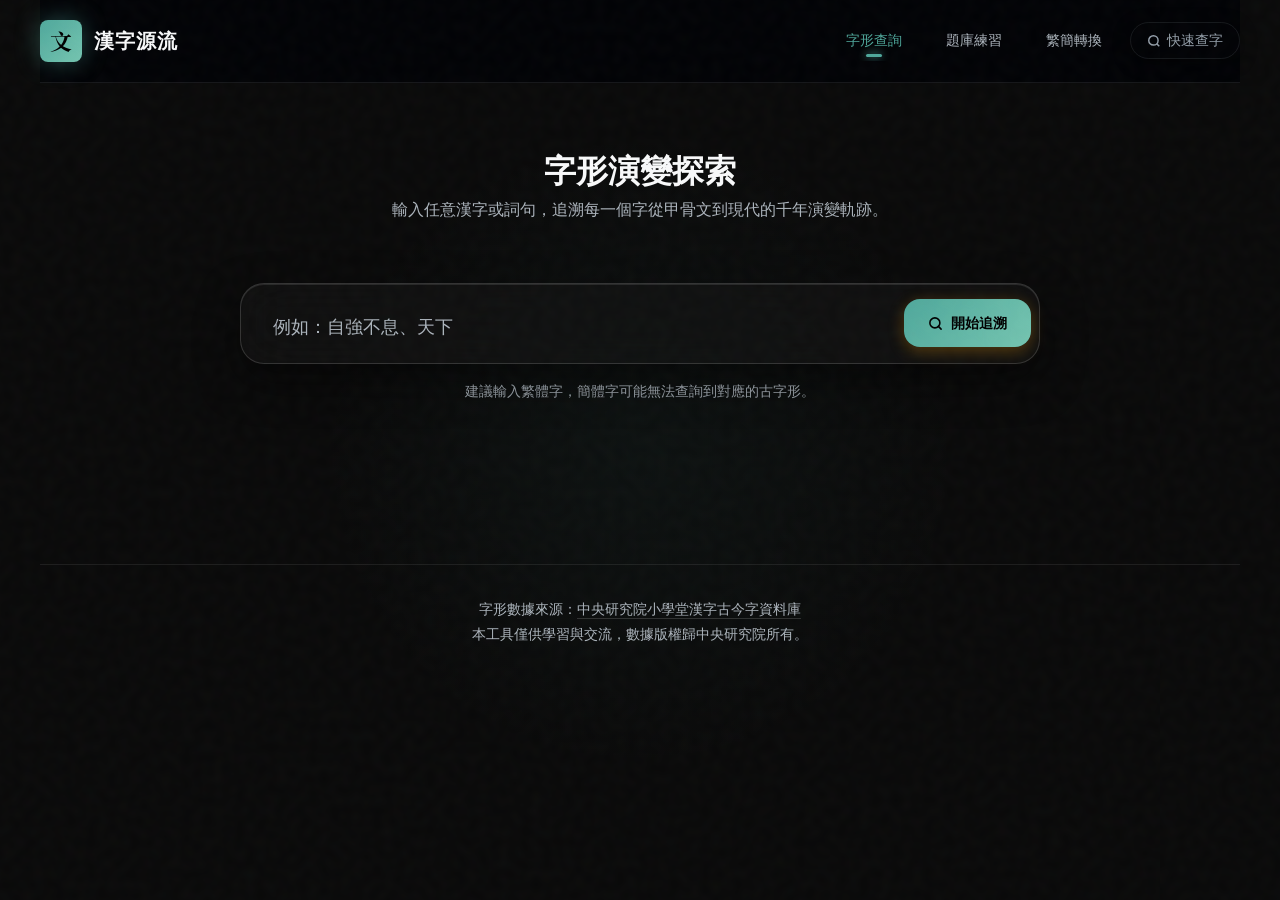
==== commit 69df3295: "feat: 新增繁簡轉換練習模塊 - 新增 convert.html：繁簡轉換練習主頁 - 新增 convert.css：琥珀金主題設計，延續博物館風格 - 新增 convert.js：完整互動邏輯（" ====
--- a/index.html
+++ b/index.html
@@ -24,6 +24,7 @@
       <div class="navbar-nav">
         <a href="index.html" class="nav-link active">字形查詢</a>
         <a href="idioms.html" class="nav-link">題庫練習</a>
+        <a href="convert.html" class="nav-link">繁簡轉換</a>
         <button id="quickSearchBtn" class="btn-icon" title="快速查字 (Cmd+K / Ctrl+K)">
         <svg width="14" height="14" viewBox="0 0 24 24" fill="none" stroke="currentColor" stroke-width="2.5"><circle cx="11" cy="11" r="8"></circle><line x1="21" y1="21" x2="16.65" y2="16.65"></line></svg>
         快速查字
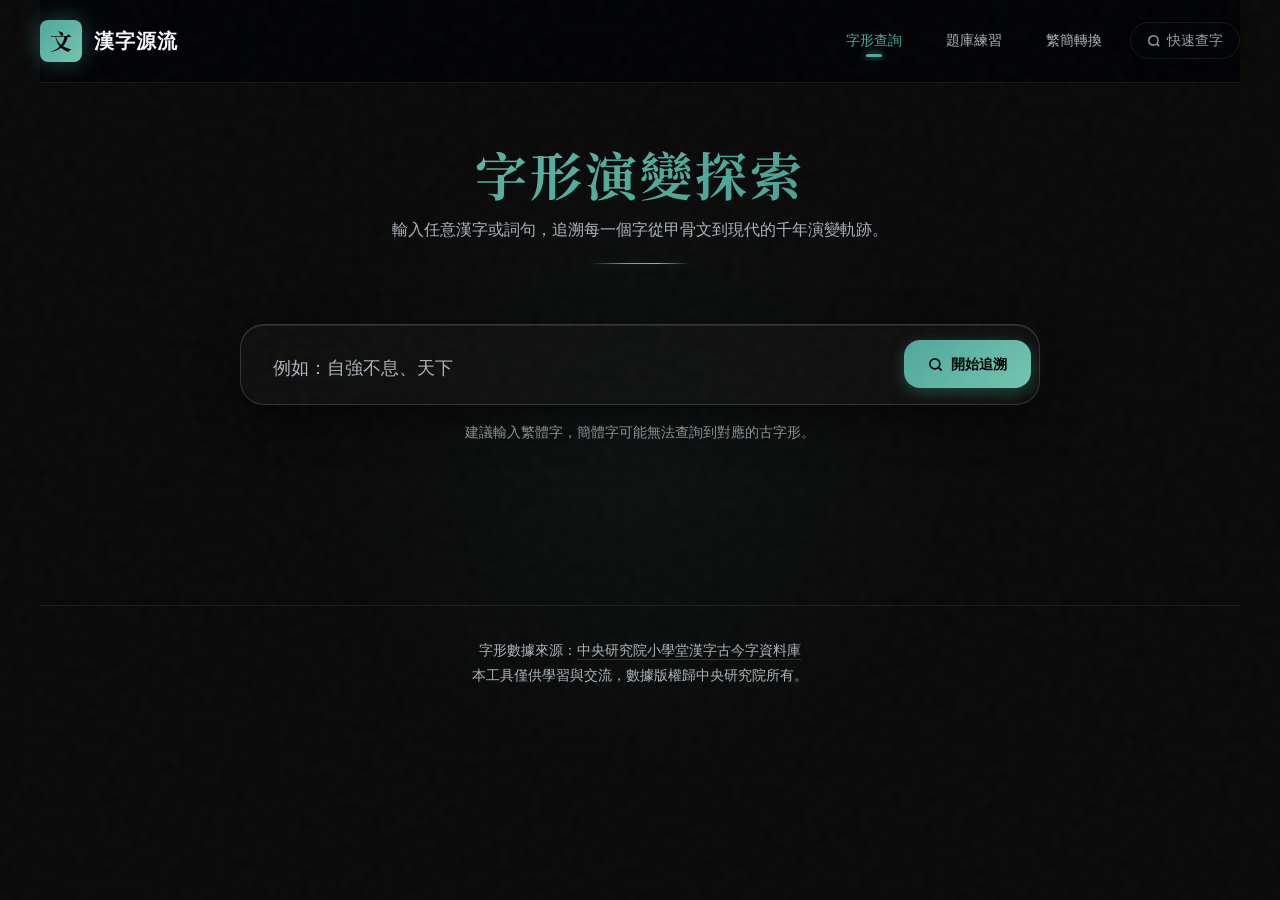
==== commit 259edf5c: "feat: 古文字板塊美學升級 v4 翠玉漸層系統全面應用： - page-title: 純白改為翠玉漸層大字 + 裝飾分隔線 - preview-header h3: 改為翠玉漸層標題 - char" ====
--- a/index.html
+++ b/index.html
@@ -77,6 +77,7 @@
       <div class="card-header">
         <h2 class="card-char"></h2>
         <div class="card-controls">
+          <div class="era-count-badge" style="display:none;"></div>
           <div class="loading-indicator">
             <div class="spinner"></div>
             <span>查詢中…</span>
--- a/style.css
+++ b/style.css
@@ -308,23 +308,23 @@
 .btn-primary{
   background:linear-gradient(135deg, var(--accent), var(--accent-2));
   color:#000;border:none;
-  box-shadow: 0 4px 16px rgba(245, 158, 11, 0.3);
+  box-shadow: 0 4px 16px rgba(79, 168, 155, 0.35);
 }
 .btn-primary:hover{
-  background:linear-gradient(135deg, var(--accent-2), #FDE68A);
+  background:linear-gradient(135deg, var(--accent-2), #A8DED6);
   color:#000;
-  box-shadow: 0 8px 24px rgba(245, 158, 11, 0.5);
+  box-shadow: 0 8px 24px rgba(79, 168, 155, 0.5);
 }
 .btn-accent{
-  background:rgba(245,158,11,0.15);
+  background: var(--accent-soft);
   color:var(--accent);
-  border: 1px solid rgba(245,158,11,0.3);
+  border: 1px solid rgba(79, 168, 155, 0.3);
 }
 .btn-accent:hover{
-  background:rgba(245,158,11,0.25);
+  background: rgba(79, 168, 155, 0.22);
   border-color: var(--accent);
   color:var(--accent-2);
-  box-shadow: 0 0 16px rgba(245, 158, 11, 0.2);
+  box-shadow: 0 0 16px var(--accent-glow);
 }
 .btn-sm{height:36px;padding:0 16px;font-size:13px;border-radius:var(--r-sm);}
 .btn-ghost{background:transparent;border-color:transparent;box-shadow:none;color:var(--muted);}
@@ -435,7 +435,7 @@
   font-size:13px;color:var(--accent);
   background:var(--accent-soft);
   padding:4px 12px;border-radius:12px;
-  border: 1px solid rgba(245,158,11,0.2);
+  border: 1px solid rgba(79, 168, 155, 0.25);
 }
 .controls-right{display:flex;gap:12px;align-items:center;}
 
@@ -509,19 +509,45 @@
 .idiom-btn:hover{
   border-color:var(--accent);
   transform:translateY(-4px) scale(1.02);
-  box-shadow: 0 12px 24px rgba(0,0,0,0.4), 0 0 16px rgba(245,158,11,0.2);
+  box-shadow: 0 12px 24px rgba(0,0,0,0.4), 0 0 16px var(--accent-glow);
   color:#FFF;
 }
 .idiom-btn:hover::before{opacity:1;}
 .idiom-btn.active{
-  background:linear-gradient(135deg, rgba(245,158,11,0.2), rgba(245,158,11,0.05));
+  background:linear-gradient(135deg, var(--accent-soft), rgba(79,168,155,0.05));
   color:#FFF;
   border-color:var(--accent);
-  box-shadow: 0 0 24px rgba(245,158,11,0.3);
+  box-shadow: 0 0 24px var(--accent-glow);
   transform:translateY(-2px);
 }
 .idiom-btn.active::after {
   content: ''; position: absolute; bottom: 0; left: 0; right: 0; height: 3px; background: var(--accent);
+}
+
+/* ── Page Title (jade gradient) ───────────────────────────── */
+.page-title {
+  font-family: var(--font-serif);
+  font-size: clamp(28px, 5vw, 52px);
+  font-weight: 700;
+  background: linear-gradient(135deg, var(--accent-2) 0%, var(--accent) 55%, #3A8A80 100%);
+  -webkit-background-clip: text;
+  -webkit-text-fill-color: transparent;
+  background-clip: text;
+  margin-bottom: 12px;
+  letter-spacing: 0.06em;
+  line-height: 1.2;
+}
+
+/* 標題裝飾分隔線 */
+.page-header::after {
+  content: '';
+  display: block;
+  width: 100px;
+  height: 1px;
+  margin: 20px auto 0;
+  background: linear-gradient(90deg, transparent, var(--accent), var(--accent-2), transparent);
+  box-shadow: 0 0 10px var(--accent-glow);
+  border-radius: 1px;
 }
 
 /* ── Preview Section ────────────────────────────────────── */
@@ -551,8 +577,12 @@
   gap:24px;flex-wrap:wrap;
 }
 .preview-header-left h3{
-  font-size:22px;font-weight:600;color:#FFF;margin-bottom:8px;
+  font-size:22px;font-weight:600;margin-bottom:8px;
   letter-spacing: 1px;
+  background: linear-gradient(135deg, var(--accent-2), var(--accent));
+  -webkit-background-clip: text;
+  -webkit-text-fill-color: transparent;
+  background-clip: text;
 }
 .preview-subtitle{
   font-size:14px;color:var(--muted);
@@ -575,14 +605,16 @@
 .seq-char .ancient-img{
   height:96px;width:auto;max-width:96px;
   object-fit:contain;
-  filter:drop-shadow(0 4px 12px rgba(245, 158, 11, 0.4)) invert(1) hue-rotate(180deg) brightness(1.2);
+  filter: invert(1) sepia(0.2) hue-rotate(150deg) brightness(1.2) contrast(1.1)
+          drop-shadow(0 4px 12px rgba(79, 168, 155, 0.5));
   transition:all 0.4s var(--ease-elastic);
   image-rendering:-webkit-optimize-contrast;
   image-rendering:crisp-edges;
 }
 .seq-char:hover .ancient-img{
   transform:scale(1.15) translateY(-8px);
-  filter:drop-shadow(0 8px 24px rgba(245, 158, 11, 0.6)) invert(1) hue-rotate(180deg) brightness(1.5);
+  filter: invert(1) sepia(0.15) hue-rotate(150deg) brightness(1.5) contrast(1.15)
+          drop-shadow(0 10px 28px rgba(79, 168, 155, 0.7));
 }
 .seq-char .ancient-img-placeholder{
   height:96px;width:96px;
@@ -595,7 +627,7 @@
   font-size:11px;color:var(--accent);
   text-align:center;max-width:90px;line-height:1.4;
   background:var(--accent-soft);padding:4px 10px;border-radius:12px;
-  border: 1px solid rgba(245,158,11,0.2);
+  border: 1px solid rgba(79, 168, 155, 0.2);
   letter-spacing: 0.5px;
 }
 .seq-char .modern-char{
@@ -643,6 +675,17 @@
   overflow: hidden;
 }
 
+/* 頂部翠玉光條 */
+.char-card::after {
+  content: '';
+  position: absolute; top: 0; left: 0; right: 0; height: 3px;
+  background: linear-gradient(90deg, transparent, var(--accent), var(--accent-2), transparent);
+  opacity: 0.5;
+  pointer-events: none;
+  transition: opacity 0.4s var(--ease);
+}
+.char-card:hover::after { opacity: 1; }
+
 /* 智慧發光邊框 (Smart Hover Border) */
 .char-card::before {
   content: ''; 
@@ -650,10 +693,10 @@
   inset: 0; 
   pointer-events: none;
   border-radius: var(--r-xl);
-  padding: 1px; /* border thickness */
+  padding: 1px;
   background: radial-gradient(
     circle 250px at var(--x, 50%) var(--y, 50%),
-    rgba(79, 168, 155, 0.8), /* Accent Glow */
+    rgba(79, 168, 155, 0.8),
     transparent 40%
   );
   -webkit-mask: linear-gradient(#fff 0 0) content-box, linear-gradient(#fff 0 0);
@@ -664,12 +707,10 @@
   z-index: 10;
 }
 
-.char-card:hover::before {
-  opacity: 1;
-}
+.char-card:hover::before { opacity: 1; }
 
 .char-card:hover{
-  box-shadow:var(--shadow-lg), 0 0 32px rgba(79, 168, 155, 0.1);
+  box-shadow:var(--shadow-lg), 0 0 32px rgba(79, 168, 155, 0.12);
   transform: translateY(-2px);
 }
 .card-header{
@@ -679,9 +720,13 @@
 }
 .card-char{
   font-family: var(--font-serif);
-  font-size:56px;font-weight:700;color:#FFF;
+  font-size:56px;font-weight:700;
   line-height:1;letter-spacing:-0.02em;
-  text-shadow: 0 4px 16px rgba(0,0,0,0.5);
+  background: linear-gradient(135deg, var(--accent-2) 0%, var(--accent) 55%, #3A8A80 100%);
+  -webkit-background-clip: text;
+  -webkit-text-fill-color: transparent;
+  background-clip: text;
+  filter: drop-shadow(0 4px 12px rgba(0,0,0,0.6));
 }
 .card-controls{display:flex;align-items:center;gap:12px;flex-shrink:0;}
 .card-content{overflow-x:auto;border-radius:var(--r-md); padding-bottom: 8px;}
@@ -700,30 +745,38 @@
   border-radius:var(--r-md);font-size:14px;
   color:var(--ink-2);line-height:1.6;
 }
-.VariantListA,.VariantListB{
-  background:rgba(0,0,0,0.4);
+.VariantListA {
+  background: rgba(79, 168, 155, 0.05);
   border:1px solid var(--line) !important;
   transition:all 0.3s var(--ease-elastic);
   position: relative;
 }
+.VariantListB {
+  background: rgba(0,0,0,0.45);
+  border:1px solid var(--line) !important;
+  transition:all 0.3s var(--ease-elastic);
+  position: relative;
+}
 .VariantListA:hover,.VariantListB:hover{
   border-color:var(--accent) !important;
   transform:translateY(-4px);
-  box-shadow: 0 8px 24px rgba(0,0,0,0.5), inset 0 0 0 1px rgba(245,158,11,0.2);
-  background:rgba(245,158,11,0.05);
+  box-shadow: 0 8px 24px rgba(0,0,0,0.5), inset 0 0 0 1px rgba(79,168,155,0.25);
+  background: rgba(79, 168, 155, 0.08);
 }
 .charValue{
   max-width:64px;height:auto;margin:0 auto 12px;display:block;
-  /* Engraved stone effect: bronze/jade tint with inner shadow illusion */
-  filter: invert(1) sepia(0.3) hue-rotate(130deg) brightness(1.1) contrast(1.2) drop-shadow(1px 1px 1px rgba(255,255,255,0.1)) drop-shadow(-1px -1px 2px rgba(0,0,0,0.8));
+  /* 統一翠玉石刻質感 */
+  filter: invert(1) sepia(0.2) hue-rotate(150deg) brightness(1.2) contrast(1.15)
+          drop-shadow(0 2px 4px rgba(0,0,0,0.7));
   transition: transform 0.4s var(--ease-elastic), filter 0.4s;
   image-rendering:-webkit-optimize-contrast;
   image-rendering:crisp-edges;
 }
 .VariantListA:hover .charValue, .VariantListB:hover .charValue {
   transform: scale(1.15);
-  /* Glowing pop-out effect on hover */
-  filter: invert(1) sepia(0.2) hue-rotate(130deg) brightness(1.4) drop-shadow(0 8px 16px rgba(79, 168, 155, 0.4)) drop-shadow(0 2px 4px rgba(0,0,0,0.8));
+  filter: invert(1) sepia(0.15) hue-rotate(150deg) brightness(1.5)
+          drop-shadow(0 8px 20px rgba(79, 168, 155, 0.55))
+          drop-shadow(0 2px 4px rgba(0,0,0,0.8));
 }
 .Information,.RemindMessage,.ZiList,#StartOrder,
 #yanbian_result tr:has(td[colspan="10"]),
@@ -731,6 +784,38 @@
 #yanbian_result br{display:block;margin-top:6px;}
 #yanbian_result td:empty{display:none;}
 
+/* ── 時代計數徽章 ────────────────────────────────────────── */
+.era-count-badge {
+  display: flex;
+  gap: 6px;
+  align-items: center;
+  flex-wrap: wrap;
+}
+.era-pill {
+  font-size: 11px;
+  font-weight: 500;
+  padding: 3px 10px;
+  border-radius: 20px;
+  background: var(--accent-soft);
+  border: 1px solid rgba(79, 168, 155, 0.2);
+  color: var(--accent-2);
+  letter-spacing: 0.5px;
+  white-space: nowrap;
+}
+
+/* ── 空狀態樣式 ──────────────────────────────────────────── */
+.char-empty-state {
+  display: flex;
+  flex-direction: column;
+  align-items: center;
+  gap: 12px;
+  padding: 32px 0;
+  color: var(--muted);
+  font-size: 14px;
+  text-align: center;
+}
+.char-empty-state svg { opacity: 0.3; }
+
 /* ── Loading & Error ─────────────────────────────────────── */
 .loading-indicator{
   display:flex;align-items:center;gap:10px;
@@ -738,7 +823,7 @@
 }
 .spinner{
   width:16px;height:16px;
-  border:2px solid rgba(245,158,11,0.2);
+  border:2px solid rgba(79, 168, 155, 0.2);
   border-top-color:var(--accent);
   border-radius:50%;
   animation:spin 0.8s linear infinite;flex-shrink:0;
@@ -757,8 +842,8 @@
 .notice-banner{
   display:flex;align-items:flex-start;gap:12px;
   padding:16px 20px;
-  background:linear-gradient(to right, rgba(245,158,11,0.1), rgba(245,158,11,0.05));
-  border:1px solid rgba(245,158,11,0.2);
+  background:linear-gradient(to right, rgba(79, 168, 155, 0.1), rgba(79, 168, 155, 0.04));
+  border:1px solid rgba(79, 168, 155, 0.2);
   border-left: 4px solid var(--accent);
   border-radius:var(--r-md);
   margin-bottom:36px;
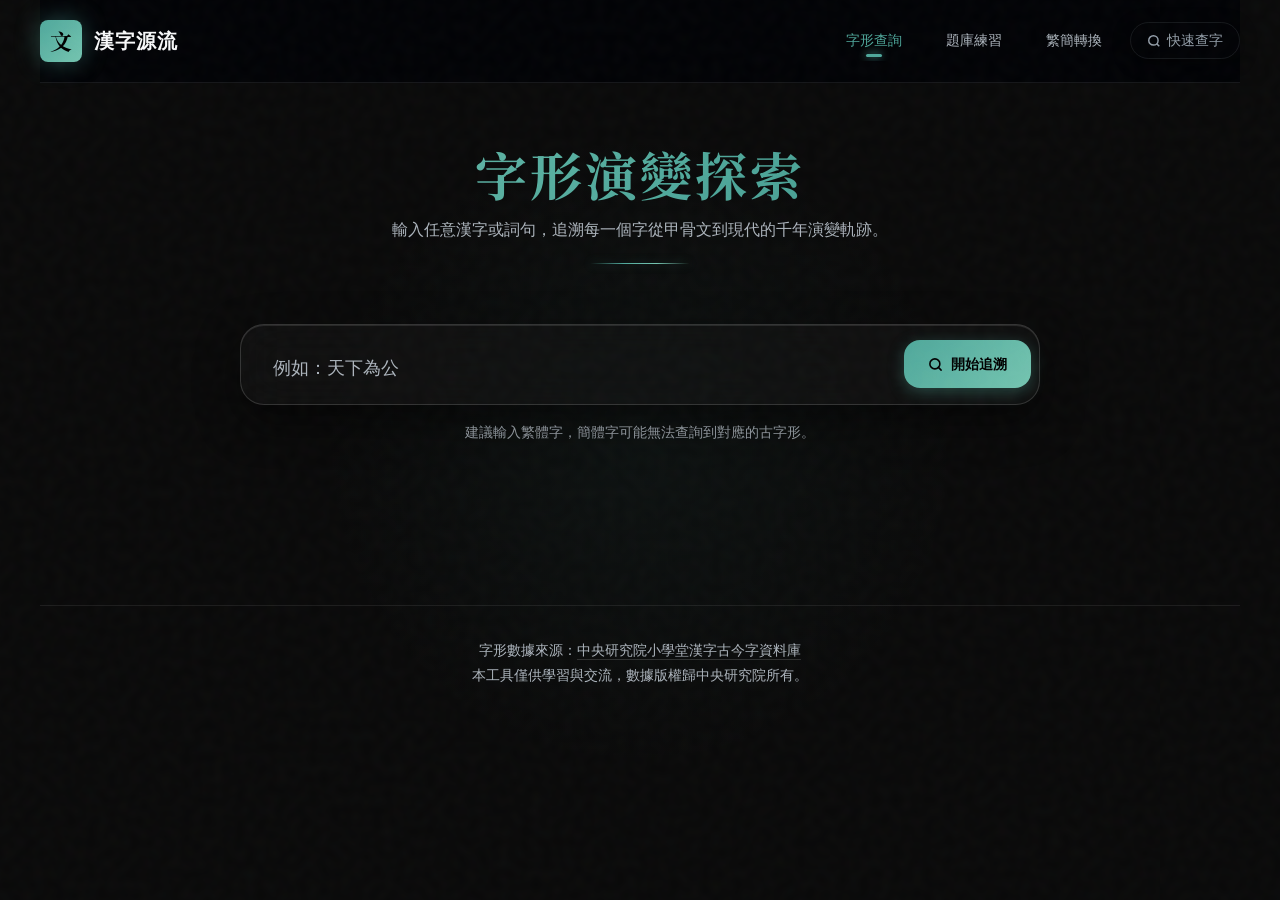
==== commit 6fa22bc2: "feat: 全站綜合優化 P0+P1 P0 Bug 修復： - idioms.html: 新增 era-count-badge slot（與 index.html 模板同步） - convert.cs" ====
--- a/index.html
+++ b/index.html
@@ -9,7 +9,7 @@
   <link rel="preconnect" href="https://fonts.googleapis.com">
   <link rel="preconnect" href="https://fonts.gstatic.com" crossorigin>
   <link href="https://fonts.googleapis.com/css2?family=Noto+Serif+SC:wght@400;500;600;700&family=Outfit:wght@300;400;500;600;700&family=Inter:wght@300;400;500;600&display=swap" rel="stylesheet">
-  <link rel="stylesheet" href="style.css?v=10">
+  <link rel="stylesheet" href="style.css?v=11">
   <link href="https://fonts.googleapis.com/css2?family=Zhi+Mang+Xing&display=swap" rel="stylesheet">
 </head>
 <body>
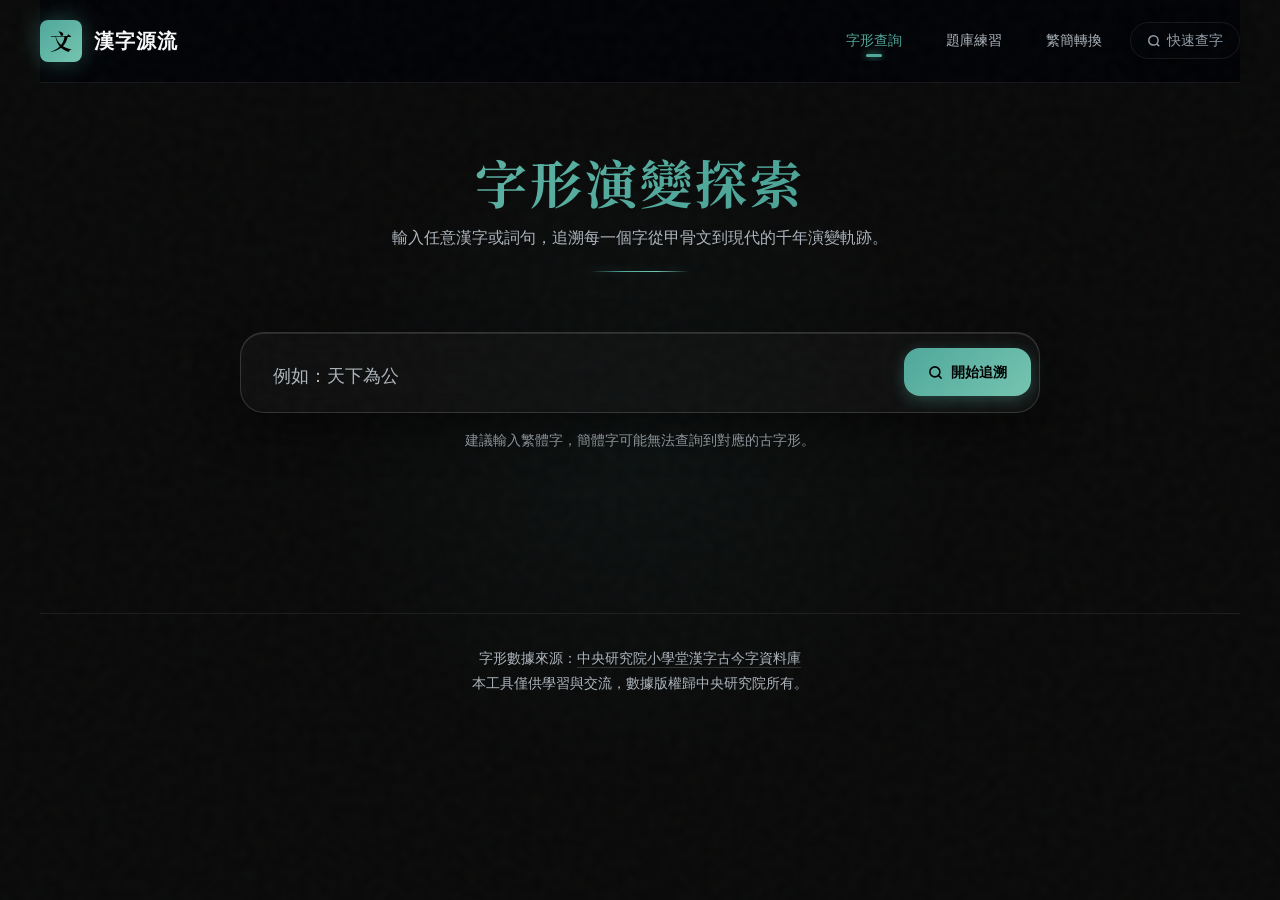
==== commit c7ba4af9: "feat: 全站深度優化 — 圖片渲染修復 + 跨頁連通 + 標題統一 圖片渲染修復（消除視覺突兀）： - charValue filter: 加 contrast(1.8) 前置壓制灰/米白背景  " ====
--- a/index.html
+++ b/index.html
@@ -106,7 +106,7 @@
     </div>
   </div>
 
-  <script src="script.js?v=2" defer></script>
+  <script src="script.js?v=3" defer></script>
   <script src="quick-search.js?v=2" defer></script>
   <script>
     if ('serviceWorker' in navigator) {
--- a/style.css
+++ b/style.css
@@ -164,7 +164,18 @@
 }
 
 /* ── Page Header & Museum Effect ─────────────────────────────────────────── */
-.page-header{margin-bottom:60px; text-align: center; animation: fadeDown 0.8s var(--ease) both; position: relative; z-index: 2;}
+.page-header{
+  margin-bottom: 60px;
+  text-align: center;
+  animation: fadeDown 0.8s var(--ease) both;
+  position: relative;
+  z-index: 2;
+  padding-top: 8px; /* 統一上邊距 */
+}
+
+/* era-depth 微差異：用左邊框色而非背景色，避免顏色突兀 */
+.VariantListA { border-left: 3px solid rgba(79, 168, 155, 0.35) !important; }
+.VariantListB { border-left: 3px solid rgba(79, 168, 155, 0.12) !important; }
 
 .museum-title {
   position: relative;
@@ -538,8 +549,9 @@
   line-height: 1.2;
 }
 
-/* 標題裝飾分隔線 */
-.page-header::after {
+/* 裝飾分隔線：僅在包含 page-title 時顯示（排除 museum-title 頁面） */
+.page-header:has(.page-title)::after,
+.page-header:has(.cvt-title)::after {
   content: '';
   display: block;
   width: 100px;
@@ -597,6 +609,13 @@
   display:flex;flex-direction:column;align-items:center;
   gap:16px;min-width:80px;
   animation:charScaleUp 0.6s var(--ease-elastic) both;
+  cursor: pointer; /* 可點擊：跳轉到字形查詢頁 */
+  border-radius: var(--r-md);
+  padding: 8px;
+  transition: background 0.3s;
+}
+.seq-char:hover {
+  background: rgba(79, 168, 155, 0.07);
 }
 .seq-char:nth-child(2) { animation-delay: 0.1s; }
 .seq-char:nth-child(3) { animation-delay: 0.2s; }
@@ -605,16 +624,17 @@
 .seq-char .ancient-img{
   height:96px;width:auto;max-width:96px;
   object-fit:contain;
-  filter: invert(1) sepia(0.2) hue-rotate(150deg) brightness(1.2) contrast(1.1)
-          drop-shadow(0 4px 12px rgba(79, 168, 155, 0.5));
+  /* 同樣的高對比前置，消除白色/米白背景 */
+  filter: contrast(1.8) invert(1) brightness(1.15) contrast(1.1)
+          drop-shadow(0 4px 14px rgba(79, 168, 155, 0.45));
   transition:all 0.4s var(--ease-elastic);
   image-rendering:-webkit-optimize-contrast;
   image-rendering:crisp-edges;
 }
 .seq-char:hover .ancient-img{
   transform:scale(1.15) translateY(-8px);
-  filter: invert(1) sepia(0.15) hue-rotate(150deg) brightness(1.5) contrast(1.15)
-          drop-shadow(0 10px 28px rgba(79, 168, 155, 0.7));
+  filter: contrast(1.8) invert(1) brightness(1.5) contrast(1.1)
+          drop-shadow(0 12px 32px rgba(79, 168, 155, 0.7));
 }
 .seq-char .ancient-img-placeholder{
   height:96px;width:96px;
@@ -746,13 +766,13 @@
   color:var(--ink-2);line-height:1.6;
 }
 .VariantListA {
-  background: rgba(79, 168, 155, 0.05);
+  background: rgba(12, 16, 28, 0.85);
   border:1px solid var(--line) !important;
   transition:all 0.3s var(--ease-elastic);
   position: relative;
 }
 .VariantListB {
-  background: rgba(0,0,0,0.45);
+  background: rgba(8, 10, 20, 0.92);
   border:1px solid var(--line) !important;
   transition:all 0.3s var(--ease-elastic);
   position: relative;
@@ -765,18 +785,18 @@
 }
 .charValue{
   max-width:64px;height:auto;margin:0 auto 12px;display:block;
-  /* 統一翠玉石刻質感 */
-  filter: invert(1) sepia(0.2) hue-rotate(150deg) brightness(1.2) contrast(1.15)
-          drop-shadow(0 2px 4px rgba(0,0,0,0.7));
+  /* contrast(1.8) 前置：將灰色/米白背景壓成純白，invert 後完全黑化融入深色卡片 */
+  filter: contrast(1.8) invert(1) brightness(1.1) contrast(1.2)
+          drop-shadow(0 2px 6px rgba(0,0,0,0.8));
   transition: transform 0.4s var(--ease-elastic), filter 0.4s;
   image-rendering:-webkit-optimize-contrast;
   image-rendering:crisp-edges;
 }
 .VariantListA:hover .charValue, .VariantListB:hover .charValue {
   transform: scale(1.15);
-  filter: invert(1) sepia(0.15) hue-rotate(150deg) brightness(1.5)
-          drop-shadow(0 8px 20px rgba(79, 168, 155, 0.55))
-          drop-shadow(0 2px 4px rgba(0,0,0,0.8));
+  filter: contrast(1.8) invert(1) brightness(1.4) contrast(1.15)
+          drop-shadow(0 8px 24px rgba(79, 168, 155, 0.6))
+          drop-shadow(0 2px 6px rgba(0,0,0,0.9));
 }
 .Information,.RemindMessage,.ZiList,#StartOrder,
 #yanbian_result tr:has(td[colspan="10"]),
